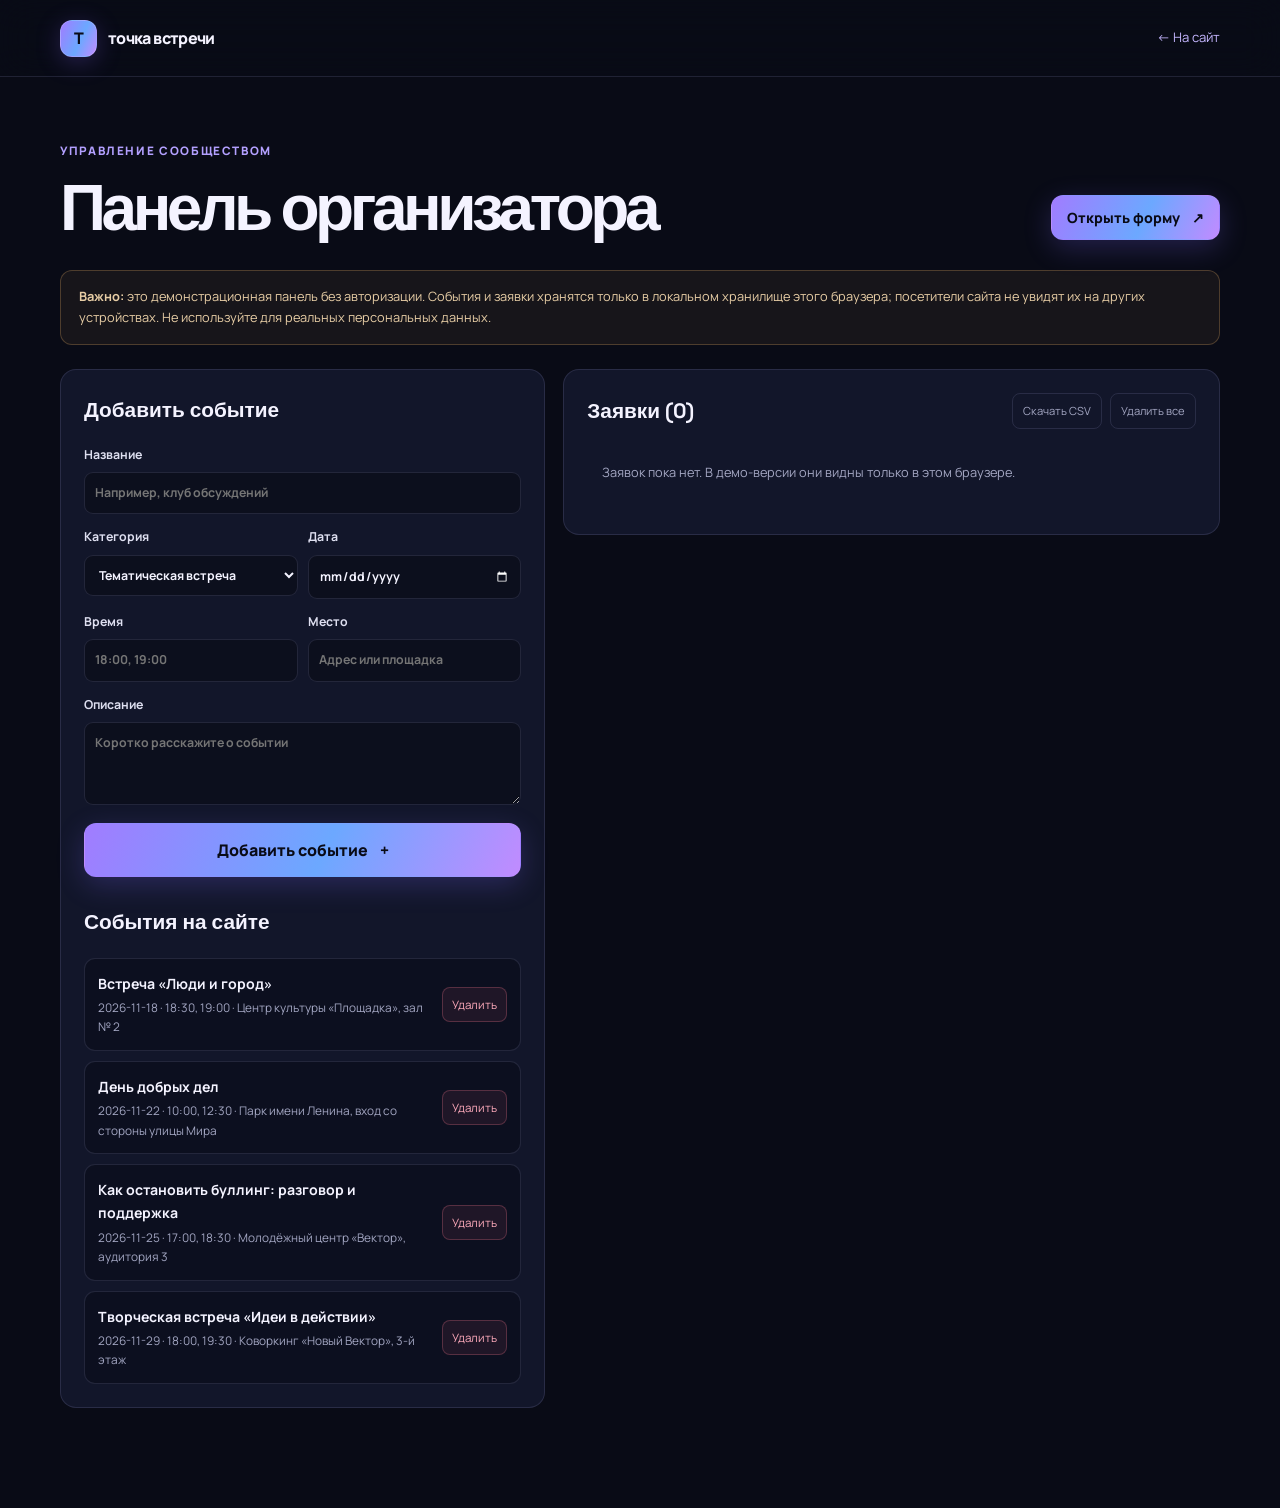
==== admin.html @ 84b5c878 "Redesign the Russian community site in dark violet-blue and add anti-bullying section plus organizer" ====
<!DOCTYPE html>
<html lang="ru">
  <head>
    <meta charset="UTF-8" /><meta name="viewport" content="width=device-width, initial-scale=1.0" /><meta name="theme-color" content="#090b16" />
    <title>Панель организатора — Точка встречи</title><link rel="preconnect" href="https://fonts.googleapis.com" /><link rel="preconnect" href="https://fonts.gstatic.com" crossorigin /><link href="https://fonts.googleapis.com/css2?family=Manrope:wght@400;500;600;700;800&family=Space+Grotesk:wght@400;500;600;700&display=swap" rel="stylesheet" /><link rel="stylesheet" href="styles.css" />
  </head>
  <body class="admin-body">
    <header class="site-header"><div class="container nav"><a class="brand" href="index.html"><span class="brand-mark">Т</span><span>точка встречи</span></a><a class="admin-back" href="index.html">← На сайт</a></div></header>
    <main class="container admin-main">
      <div class="admin-heading"><div><p class="section-tag">Управление сообществом</p><h1>Панель организатора</h1></div><a class="button button-small" href="index.html#register">Открыть форму <span aria-hidden="true">↗</span></a></div>
      <p class="admin-warning"><strong>Важно:</strong> это демонстрационная панель без авторизации. События и заявки хранятся только в локальном хранилище этого браузера; посетители сайта не увидят их на других устройствах. Не используйте для реальных персональных данных.</p>
      <div class="admin-grid">
        <section class="admin-panel"><h2>Добавить событие</h2><form id="eventForm" class="admin-form">
          <label>Название<input name="title" required maxlength="100" placeholder="Например, клуб обсуждений" /></label>
          <div class="field-grid"><label>Категория<select name="category"><option>Тематическая встреча</option><option>Волонтёрство</option><option>Поддержка школьников</option><option>Мастер-класс</option></select></label><label>Дата<input name="date" type="date" required /></label></div>
          <div class="field-grid"><label>Время<input name="times" required placeholder="18:00, 19:00" /></label><label>Место<input name="location" required maxlength="120" placeholder="Адрес или площадка" /></label></div>
          <label>Описание<textarea name="description" rows="3" required maxlength="300" placeholder="Коротко расскажите о событии"></textarea></label>
          <button class="button" type="submit">Добавить событие <span aria-hidden="true">+</span></button>
        </form>
        <h2 style="margin-top:28px">События на сайте</h2><div id="adminEvents" class="admin-event-list"></div></section>
        <section class="admin-panel"><div class="signup-header"><h2>Заявки <span id="signupCount"></span></h2><div class="signup-tools"><button id="exportCsv" type="button">Скачать CSV</button><button id="clearSignups" type="button">Удалить все</button></div></div><div id="signupList" class="signup-list" style="margin-top:18px"></div></section>
      </div>
    </main><script src="admin.js"></script>
  </body>
</html>
---- styles.css ----
@import url('https://fonts.googleapis.com/css2?family=Space+Grotesk:wght@400;500;600;700&display=swap');

:root{color-scheme:dark;--bg:#090b16;--bg-soft:#0d1020;--surface:#12162a;--surface-2:#171b32;--text:#f4f3ff;--muted:#a3a6c2;--faint:#737894;--purple:#9b7bff;--blue:#57a6ff;--pink:#db8aff;--line:rgba(195,190,255,.13);--shadow:0 24px 70px rgba(0,0,0,.32);--gradient:linear-gradient(115deg,#a17cff 0%,#6ca8ff 55%,#c18bff 100%)}
*{box-sizing:border-box}html{scroll-behavior:smooth;scroll-padding-top:90px}body{margin:0;background:var(--bg);color:var(--text);font-family:'Manrope',sans-serif;line-height:1.65}a{color:inherit;text-decoration:none}button,input,textarea,select{font:inherit}button,a{-webkit-tap-highlight-color:transparent}.container{width:min(1160px,calc(100% - 44px));margin-inline:auto}.site-header{position:sticky;top:0;z-index:20;background:rgba(9,11,22,.82);backdrop-filter:blur(18px);border-bottom:1px solid var(--line)}.nav{min-height:76px;display:flex;align-items:center;justify-content:space-between;gap:22px}.brand{display:inline-flex;align-items:center;gap:11px;font-weight:800;letter-spacing:-.04em}.brand-mark{width:37px;height:37px;display:grid;place-items:center;border:1px solid rgba(255,255,255,.15);border-radius:12px;background:var(--gradient);color:#0a0b17;font-weight:800;box-shadow:0 5px 25px rgba(130,100,255,.25)}.main-nav{display:flex;align-items:center;gap:30px;color:var(--muted);font-size:.9rem;font-weight:600}.main-nav a,.footer-admin{transition:color .2s}.main-nav a:hover,.footer-admin:hover{color:#c1abff}.button{display:inline-flex;align-items:center;justify-content:center;gap:12px;border:1px solid transparent;border-radius:12px;padding:13px 20px;background:var(--gradient);color:#090b16;font-weight:800;box-shadow:0 8px 28px rgba(125,103,255,.23);transition:transform .2s,box-shadow .2s;cursor:pointer}.button:hover{transform:translateY(-2px);box-shadow:0 12px 35px rgba(125,103,255,.35)}.button-small{padding:10px 15px;font-size:.88rem}.button-outline{background:transparent;color:var(--text);border-color:rgba(161,124,255,.55);box-shadow:none}.button-outline:hover{background:rgba(161,124,255,.1);box-shadow:none}.hero{position:relative;overflow:hidden;padding:74px 0 25px;min-height:640px}.hero-glow{position:absolute;width:420px;height:420px;border-radius:50%;filter:blur(120px);opacity:.2;pointer-events:none}.hero-glow-one{top:0;right:4%;background:#6138df}.hero-glow-two{bottom:2%;left:-12%;background:#1451bd;opacity:.15}.hero-grid{position:relative;z-index:1;display:grid;grid-template-columns:1.2fr .8fr;gap:75px;align-items:center}.hero-copy{padding:18px 0}.eyebrow,.section-tag{margin:0 0 15px;color:#b3a0ff;font-size:.73rem;font-weight:800;letter-spacing:.14em;text-transform:uppercase}.eyebrow{display:flex;align-items:center;gap:10px}.status-dot{width:8px;height:8px;border-radius:50%;background:#77e3c2;box-shadow:0 0 14px rgba(119,227,194,.75)}h1,h2,h3,p{margin-top:0}.hero h1{margin-bottom:20px;font-family:'Space Grotesk','Manrope',sans-serif;font-size:clamp(3.2rem,6.6vw,5.7rem);line-height:.99;letter-spacing:-.075em}.gradient-text{color:transparent;background:var(--gradient);background-clip:text;-webkit-background-clip:text}.subtext{max-width:570px;color:var(--muted);font-size:1.04rem}.hero-actions{display:flex;align-items:center;gap:25px;margin-top:27px}.text-link,.subtle-link{display:inline-flex;align-items:center;gap:9px;color:#c5b7ff;font-size:.91rem;font-weight:700}.text-link:hover,.subtle-link:hover{color:#fff}.stat-list{display:flex;gap:34px;list-style:none;padding:0;margin:44px 0 0}.stat-list li{display:flex;flex-direction:column;gap:3px}.stat-list strong{font-family:'Space Grotesk',sans-serif;font-size:1.04rem}.stat-list span{color:var(--faint);font-size:.79rem}.next-event{position:relative;overflow:hidden;border:1px solid var(--line);border-radius:22px;background:linear-gradient(155deg,rgba(26,28,52,.96),rgba(14,17,34,.97));padding:20px 24px 22px;box-shadow:var(--shadow)}.next-event-top{display:flex;align-items:center;justify-content:space-between}.live-pill{display:inline-flex;align-items:center;gap:8px;padding:5px 10px;border:1px solid rgba(119,227,194,.2);border-radius:30px;color:#a6f2dc;font-size:.7rem;font-weight:700}.event-index{color:var(--faint);font-size:.66rem;letter-spacing:.1em}.event-art{height:170px;position:relative;overflow:hidden;margin:17px 0 20px;border:1px solid rgba(255,255,255,.1);border-radius:15px;background:radial-gradient(ellipse at 68% 48%,rgba(121,87,255,.72),transparent 40%),radial-gradient(ellipse at 27% 100%,rgba(29,125,236,.68),transparent 43%),linear-gradient(130deg,#17172f,#14172b 50%,#222046)}.event-art:before,.event-art:after{content:'';position:absolute;border:1px solid rgba(255,255,255,.15);border-radius:50%;transform:rotate(-25deg)}.event-art:before{width:340px;height:110px;top:32px;left:-42px}.event-art:after{width:310px;height:90px;top:61px;left:62px}.orb{position:absolute;border-radius:50%;filter:blur(1px)}.orb-a{width:95px;height:95px;top:27px;right:65px;background:radial-gradient(circle at 30% 30%,#e0c4ff,#8b5cff 68%,#5335bd);box-shadow:0 0 45px rgba(157,111,255,.42)}.orb-b{width:36px;height:36px;bottom:26px;left:88px;background:linear-gradient(135deg,#7cc5ff,#566bff);box-shadow:0 0 35px #506aff}.art-caption{position:absolute;left:19px;bottom:15px;z-index:1;font-family:'Space Grotesk',sans-serif;font-size:.69rem;font-weight:700;line-height:1.25;letter-spacing:.13em;color:rgba(255,255,255,.8)}.card-kicker{margin:0 0 4px;color:#a995ff;font-size:.65rem;font-weight:800;letter-spacing:.13em}.next-event h2{margin-bottom:6px;font-family:'Space Grotesk',sans-serif;font-size:1.8rem;letter-spacing:-.05em}.card-description{margin:0 0 16px;color:var(--muted);font-size:.85rem}.event-detail{display:flex;align-items:center;gap:11px;margin:6px 0;color:#d4d5e7;font-size:.82rem}.event-detail span{width:18px;color:#a995ff}.card-link{display:flex;justify-content:space-between;align-items:center;margin-top:18px;padding-top:13px;border-top:1px solid var(--line);color:#c5b7ff;font-size:.84rem;font-weight:700}.hero-bottom{display:flex;justify-content:space-between;margin-top:53px;padding:13px 0;border-top:1px solid var(--line);color:#686c87;font-size:.62rem;font-weight:700;letter-spacing:.13em}.section{padding:100px 0}.section-heading{display:flex;align-items:end;justify-content:space-between;gap:30px;margin-bottom:38px}.section-heading h2,.support-copy h2,.register-copy h2{margin:0;font-family:'Space Grotesk',sans-serif;font-size:clamp(2.2rem,4vw,3.55rem);line-height:1.08;letter-spacing:-.065em}.muted-heading{color:#787d9b}.section-intro{max-width:390px;margin:0 0 4px;color:var(--muted);font-size:.94rem}.feature-grid{display:grid;grid-template-columns:repeat(3,minmax(0,1fr));gap:17px}.feature-card{position:relative;min-height:286px;padding:25px 24px;border:1px solid var(--line);border-radius:17px;background:linear-gradient(145deg,rgba(21,24,44,.95),rgba(14,16,31,.96));transition:transform .2s,border-color .2s}.feature-card:hover,.event-card:hover{transform:translateY(-4px);border-color:rgba(161,124,255,.4)}.feature-number{position:absolute;right:23px;top:24px;color:#656a86;font-size:.72rem;letter-spacing:.08em}.feature-icon{width:45px;height:45px;display:grid;place-items:center;border-radius:13px;margin-bottom:24px;font-size:1.3rem}.icon-purple{background:rgba(146,111,255,.15);color:#b99dff}.icon-blue{background:rgba(80,157,255,.14);color:#79b9ff}.icon-pink{background:rgba(217,133,255,.13);color:#e0a1ff}.feature-card h3{margin-bottom:8px;font-size:1.12rem;letter-spacing:-.025em}.feature-card p{min-height:68px;margin-bottom:20px;color:var(--muted);font-size:.84rem}.subtle-link{font-size:.8rem}.events-section{background:linear-gradient(180deg,rgba(17,19,37,.58),rgba(14,17,33,.88));border-block:1px solid rgba(195,190,255,.07)}.event-list{display:grid;grid-template-columns:repeat(3,minmax(0,1fr));gap:17px}.event-card{display:flex;flex-direction:column;min-height:310px;padding:22px;border:1px solid var(--line);border-radius:17px;background:rgba(20,23,43,.9);transition:transform .2s,border-color .2s}.event-card-top{display:flex;justify-content:space-between;align-items:center;gap:10px;margin-bottom:17px}.event-category{padding:5px 9px;border-radius:20px;background:rgba(148,117,255,.13);color:#c4b1ff;font-size:.65rem;font-weight:800}.event-date-label{color:var(--faint);font-size:.7rem}.event-card h3{margin-bottom:9px;font-family:'Space Grotesk',sans-serif;font-size:1.28rem;line-height:1.2;letter-spacing:-.04em}.event-card>p{margin-bottom:16px;color:var(--muted);font-size:.82rem}.event-card-info{display:grid;gap:7px;margin-top:auto;padding-top:15px;border-top:1px solid var(--line);color:#c4c6d9;font-size:.76rem}.event-card-info span{display:flex;gap:9px}.event-card-info b{color:#a995ff;font-weight:500}.event-card .button{width:100%;margin-top:16px;padding:10px;font-size:.8rem}.empty-state{grid-column:1/-1;color:var(--muted)}.support-section{overflow:hidden}.support-grid{display:grid;grid-template-columns:.8fr 1.2fr;gap:75px;align-items:center}.support-visual{position:relative;min-height:425px;display:grid;place-items:center;overflow:hidden;border:1px solid var(--line);border-radius:24px;background:radial-gradient(ellipse at 49% 49%,rgba(105,71,221,.23),transparent 57%),linear-gradient(145deg,#14172e,#0c1020)}.support-visual:before{content:'';position:absolute;inset:30px;border:1px solid rgba(169,146,255,.1);border-radius:50%}.support-orbit{position:absolute;width:260px;height:260px;border:1px solid rgba(149,126,255,.27);border-radius:50%;transform:rotate(-26deg) scaleY(.42)}.orbit-two{width:340px;height:340px;transform:rotate(49deg) scaleY(.42);border-color:rgba(91,163,255,.26)}.support-heart{position:relative;z-index:1;width:105px;height:105px;display:grid;place-items:center;border:1px solid rgba(202,177,255,.45);border-radius:30px;background:linear-gradient(145deg,rgba(155,123,255,.3),rgba(81,142,255,.16));color:#d8c6ff;font-size:3.6rem;box-shadow:0 0 70px rgba(131,91,255,.22)}.support-word{position:absolute;color:#aeb1cb;font-size:.61rem;font-weight:800;letter-spacing:.17em}.word-one{top:72px;left:39px}.word-two{right:33px;bottom:75px;color:#a995ff}.support-copy h2{margin-bottom:18px}.support-lead{max-width:620px;color:var(--muted);font-size:.9rem}.support-steps{display:grid;gap:17px;margin:25px 0}.support-steps article{display:grid;grid-template-columns:37px 1fr;gap:14px}.support-steps article>span{color:#a995ff;font-size:.72rem;font-weight:800;letter-spacing:.08em;padding-top:2px}.support-steps h3{margin:0 0 4px;font-size:.9rem}.support-steps p{margin:0;color:var(--muted);font-size:.8rem}.support-note{padding:14px 16px;border:1px solid rgba(152,126,255,.2);border-radius:12px;background:rgba(124,92,255,.07);color:#c4c6d9;font-size:.79rem}.support-note strong{color:#d4c7ff}.support-copy .button{margin-top:5px}.register-section{padding-top:75px}.register-grid{display:grid;grid-template-columns:.75fr 1.25fr;gap:70px;align-items:start}.register-copy{position:sticky;top:115px;padding-top:24px}.register-copy h2{font-size:clamp(3.1rem,5vw,4.7rem)}.register-copy>p:not(.section-tag){max-width:350px;margin-top:17px;color:var(--muted)}.register-mark{display:flex;align-items:center;gap:10px;margin-top:65px;color:rgba(165,145,255,.4);font-family:'Space Grotesk',sans-serif;font-size:4rem;font-weight:700;letter-spacing:-.1em}.register-mark span{color:#5d6090;font-size:2rem}.registration-form{padding:30px;border:1px solid var(--line);border-radius:20px;background:linear-gradient(145deg,#14172b,#0f1222);box-shadow:var(--shadow)}.form-title{display:flex;justify-content:space-between;align-items:center;margin-bottom:22px}.form-title .section-tag{margin-bottom:4px}.form-title h3{margin:0;font-family:'Space Grotesk',sans-serif;font-size:1.45rem;letter-spacing:-.04em}.form-step{color:var(--faint);font-size:.66rem;letter-spacing:.1em}.field-grid{display:grid;grid-template-columns:1fr 1fr;gap:14px}.registration-form label{display:flex;flex-direction:column;gap:7px;margin-bottom:15px;color:#e3e3f1;font-size:.78rem;font-weight:700}.registration-form label em{color:var(--faint);font-style:normal;font-weight:500}.registration-form input,.registration-form select,.registration-form textarea{width:100%;min-height:46px;padding:11px 12px;border:1px solid rgba(195,190,255,.13);border-radius:10px;background:#0c0f1d;color:var(--text);font-size:.82rem;outline:none;transition:border-color .2s,box-shadow .2s}.registration-form input::placeholder,.registration-form textarea::placeholder{color:#656a84}.registration-form select option{background:#12162a}.registration-form input:focus,.registration-form select:focus,.registration-form textarea:focus{border-color:#9575ff;box-shadow:0 0 0 3px rgba(149,117,255,.13)}.registration-form input[readonly]{color:#aeb1c8}.registration-form input[type=date]{color-scheme:dark}.registration-form textarea{resize:vertical;min-height:78px}.checkbox-line{display:flex!important;flex-direction:row!important;align-items:flex-start;gap:10px!important;color:var(--muted)!important;font-size:.72rem!important;font-weight:500!important}.checkbox-line input{flex:0 0 16px;width:16px;min-height:16px;height:16px;margin:2px 0 0;accent-color:#9b7bff}.checkbox-line span{line-height:1.5}.submit-button{width:100%;min-height:48px}.form-message{min-height:22px;margin:13px 0 0;color:#97edcc;font-size:.8rem;font-weight:700}.privacy-note{margin:6px 0 0;color:#777c97;font-size:.68rem}.site-footer{border-top:1px solid var(--line);background:#080a13}.footer-row{min-height:95px;display:flex;align-items:center;justify-content:space-between;gap:20px}.footer-row>p,.copyright{margin:0;color:var(--faint);font-size:.74rem}.footer-admin{color:#a8a2c6;font-size:.74rem}.admin-body{min-height:100vh}.admin-main{padding:65px 0 100px}.admin-heading{display:flex;justify-content:space-between;align-items:end;gap:20px;margin-bottom:30px}.admin-heading h1{margin:0;font-family:'Space Grotesk',sans-serif;font-size:clamp(2.4rem,5vw,4rem);line-height:1;letter-spacing:-.07em}.admin-warning{margin:0 0 24px;padding:15px 18px;border:1px solid rgba(255,190,105,.24);border-radius:12px;background:rgba(255,190,105,.06);color:#e7cda5;font-size:.8rem}.admin-grid{display:grid;grid-template-columns:.85fr 1.15fr;gap:18px;align-items:start}.admin-panel{padding:23px;border:1px solid var(--line);border-radius:16px;background:var(--surface)}.admin-panel h2{margin-bottom:18px;font-family:'Space Grotesk',sans-serif;font-size:1.3rem}.admin-form label{display:flex;flex-direction:column;gap:7px;margin-bottom:13px;color:#dedff0;font-size:.77rem;font-weight:700}.admin-form input,.admin-form select,.admin-form textarea{width:100%;padding:10px;border:1px solid var(--line);border-radius:9px;background:#0c0f1d;color:var(--text)}.admin-form .field-grid{gap:10px}.admin-form .button{width:100%;margin-top:5px}.admin-event-list,.signup-list{display:grid;gap:10px}.admin-event,.signup-row{padding:13px;border:1px solid var(--line);border-radius:11px;background:rgba(9,11,22,.55)}.admin-event{display:flex;justify-content:space-between;gap:12px;align-items:center}.admin-event h3,.signup-row h3{margin:0 0 3px;font-size:.88rem}.admin-event p,.signup-row p{margin:0;color:var(--muted);font-size:.74rem}.danger-button{border:1px solid rgba(255,120,145,.25);border-radius:8px;padding:7px 9px;background:rgba(255,120,145,.08);color:#ffabbc;font-size:.72rem;cursor:pointer}.signup-header{display:flex;justify-content:space-between;align-items:center;gap:12px}.signup-header h2{margin-bottom:0}.signup-tools{display:flex;gap:8px}.signup-tools button{border:1px solid var(--line);border-radius:8px;padding:8px 10px;background:transparent;color:var(--muted);font-size:.7rem;cursor:pointer}.signup-row{display:flex;justify-content:space-between;gap:12px}.signup-meta{text-align:right;color:#c8b7ff;font-size:.74rem}.empty-state{padding:15px;color:var(--muted);font-size:.8rem}.admin-back{color:#c5b7ff;font-size:.82rem}
@media(max-width:900px){.hero-grid{gap:35px}.support-grid{gap:35px}.register-grid{gap:35px}.support-visual{min-height:350px}.event-list{grid-template-columns:repeat(2,minmax(0,1fr))}.admin-grid{grid-template-columns:1fr}.admin-panel:last-child{grid-column:auto}}
@media(max-width:700px){.container{width:min(100% - 32px,560px)}.nav{min-height:66px}.main-nav{display:none}.hero{padding-top:45px}.hero-grid,.support-grid,.register-grid{grid-template-columns:1fr}.hero h1{font-size:clamp(3.1rem,13vw,4.8rem)}.next-event{max-width:490px}.hero-bottom{gap:12px;flex-direction:column;margin-top:35px}.section{padding:72px 0}.section-heading{align-items:flex-start;flex-direction:column;gap:14px}.section-intro{max-width:520px}.feature-grid,.event-list{grid-template-columns:1fr}.feature-card{min-height:auto}.feature-card p{min-height:0}.support-visual{min-height:330px;order:2}.support-copy{order:1}.register-copy{position:static;padding-top:0}.register-mark{display:none}.register-grid{gap:25px}.footer-row{padding:20px 0;align-items:flex-start;flex-wrap:wrap}.footer-row>p{order:3;flex-basis:100%}.field-grid{grid-template-columns:1fr}.registration-form{padding:22px 18px}.admin-heading{align-items:flex-start;flex-direction:column}}
@media(prefers-reduced-motion:reduce){html{scroll-behavior:auto}*,*::before,*::after{transition:none!important}}
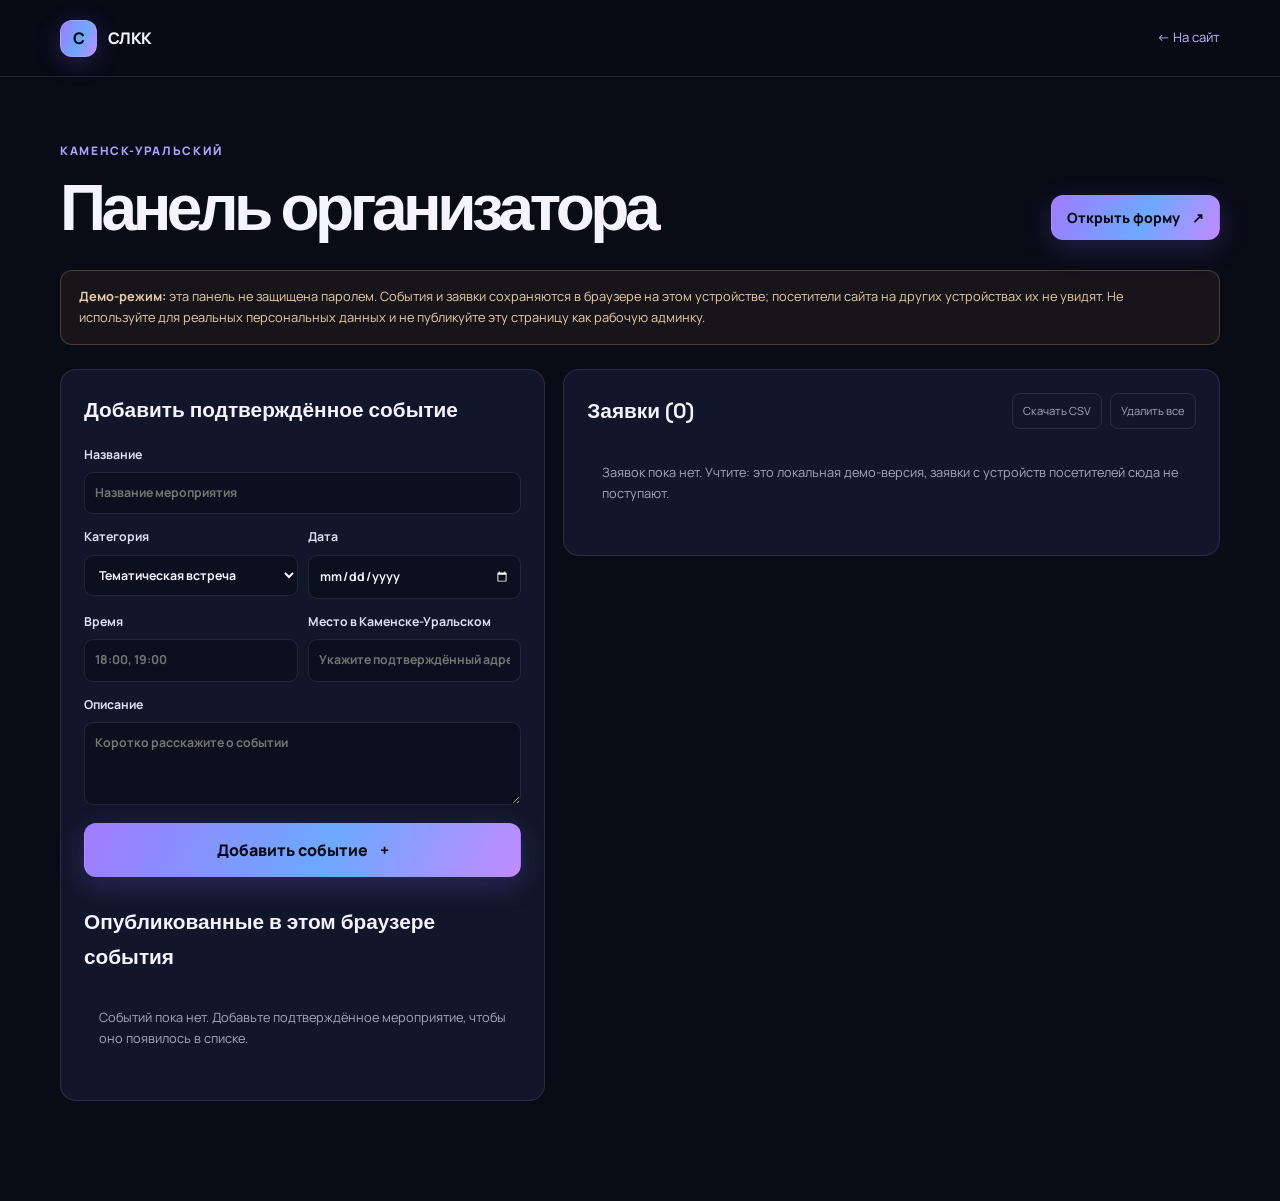
==== commit 9aca3219: "Personalize the site for СЛКК in Kamensk-Uralsky and remove placeholder event listings." ====
--- a/admin.html
+++ b/admin.html
@@ -2,22 +2,22 @@
 <html lang="ru">
   <head>
     <meta charset="UTF-8" /><meta name="viewport" content="width=device-width, initial-scale=1.0" /><meta name="theme-color" content="#090b16" />
-    <title>Панель организатора — Точка встречи</title><link rel="preconnect" href="https://fonts.googleapis.com" /><link rel="preconnect" href="https://fonts.gstatic.com" crossorigin /><link href="https://fonts.googleapis.com/css2?family=Manrope:wght@400;500;600;700;800&family=Space+Grotesk:wght@400;500;600;700&display=swap" rel="stylesheet" /><link rel="stylesheet" href="styles.css" />
+    <title>Панель организатора — СЛКК</title><link rel="preconnect" href="https://fonts.googleapis.com" /><link rel="preconnect" href="https://fonts.gstatic.com" crossorigin /><link href="https://fonts.googleapis.com/css2?family=Manrope:wght@400;500;600;700;800&family=Space+Grotesk:wght@400;500;600;700&display=swap" rel="stylesheet" /><link rel="stylesheet" href="styles.css" />
   </head>
   <body class="admin-body">
-    <header class="site-header"><div class="container nav"><a class="brand" href="index.html"><span class="brand-mark">Т</span><span>точка встречи</span></a><a class="admin-back" href="index.html">← На сайт</a></div></header>
+    <header class="site-header"><div class="container nav"><a class="brand" href="index.html"><span class="brand-mark">С</span><span>СЛКК</span></a><a class="admin-back" href="index.html">← На сайт</a></div></header>
     <main class="container admin-main">
-      <div class="admin-heading"><div><p class="section-tag">Управление сообществом</p><h1>Панель организатора</h1></div><a class="button button-small" href="index.html#register">Открыть форму <span aria-hidden="true">↗</span></a></div>
-      <p class="admin-warning"><strong>Важно:</strong> это демонстрационная панель без авторизации. События и заявки хранятся только в локальном хранилище этого браузера; посетители сайта не увидят их на других устройствах. Не используйте для реальных персональных данных.</p>
+      <div class="admin-heading"><div><p class="section-tag">Каменск-Уральский</p><h1>Панель организатора</h1></div><a class="button button-small" href="index.html#register">Открыть форму <span aria-hidden="true">↗</span></a></div>
+      <p class="admin-warning"><strong>Демо-режим:</strong> эта панель не защищена паролем. События и заявки сохраняются в браузере на этом устройстве; посетители сайта на других устройствах их не увидят. Не используйте для реальных персональных данных и не публикуйте эту страницу как рабочую админку.</p>
       <div class="admin-grid">
-        <section class="admin-panel"><h2>Добавить событие</h2><form id="eventForm" class="admin-form">
-          <label>Название<input name="title" required maxlength="100" placeholder="Например, клуб обсуждений" /></label>
-          <div class="field-grid"><label>Категория<select name="category"><option>Тематическая встреча</option><option>Волонтёрство</option><option>Поддержка школьников</option><option>Мастер-класс</option></select></label><label>Дата<input name="date" type="date" required /></label></div>
-          <div class="field-grid"><label>Время<input name="times" required placeholder="18:00, 19:00" /></label><label>Место<input name="location" required maxlength="120" placeholder="Адрес или площадка" /></label></div>
+        <section class="admin-panel"><h2>Добавить подтверждённое событие</h2><form id="eventForm" class="admin-form">
+          <label>Название<input name="title" required maxlength="100" placeholder="Название мероприятия" /></label>
+          <div class="field-grid"><label>Категория<select name="category"><option>Тематическая встреча</option><option>Волонтёрство</option><option>Поддержка школьников</option><option>Мастер-класс</option></select></label><label>Дата<input name="date" id="eventDateAdmin" type="date" required /></label></div>
+          <div class="field-grid"><label>Время<input name="times" required placeholder="18:00, 19:00" /></label><label>Место в Каменске-Уральском<input name="location" required maxlength="160" placeholder="Укажите подтверждённый адрес" /></label></div>
           <label>Описание<textarea name="description" rows="3" required maxlength="300" placeholder="Коротко расскажите о событии"></textarea></label>
           <button class="button" type="submit">Добавить событие <span aria-hidden="true">+</span></button>
         </form>
-        <h2 style="margin-top:28px">События на сайте</h2><div id="adminEvents" class="admin-event-list"></div></section>
+        <h2 style="margin-top:28px">Опубликованные в этом браузере события</h2><div id="adminEvents" class="admin-event-list"></div></section>
         <section class="admin-panel"><div class="signup-header"><h2>Заявки <span id="signupCount"></span></h2><div class="signup-tools"><button id="exportCsv" type="button">Скачать CSV</button><button id="clearSignups" type="button">Удалить все</button></div></div><div id="signupList" class="signup-list" style="margin-top:18px"></div></section>
       </div>
     </main><script src="admin.js"></script>
